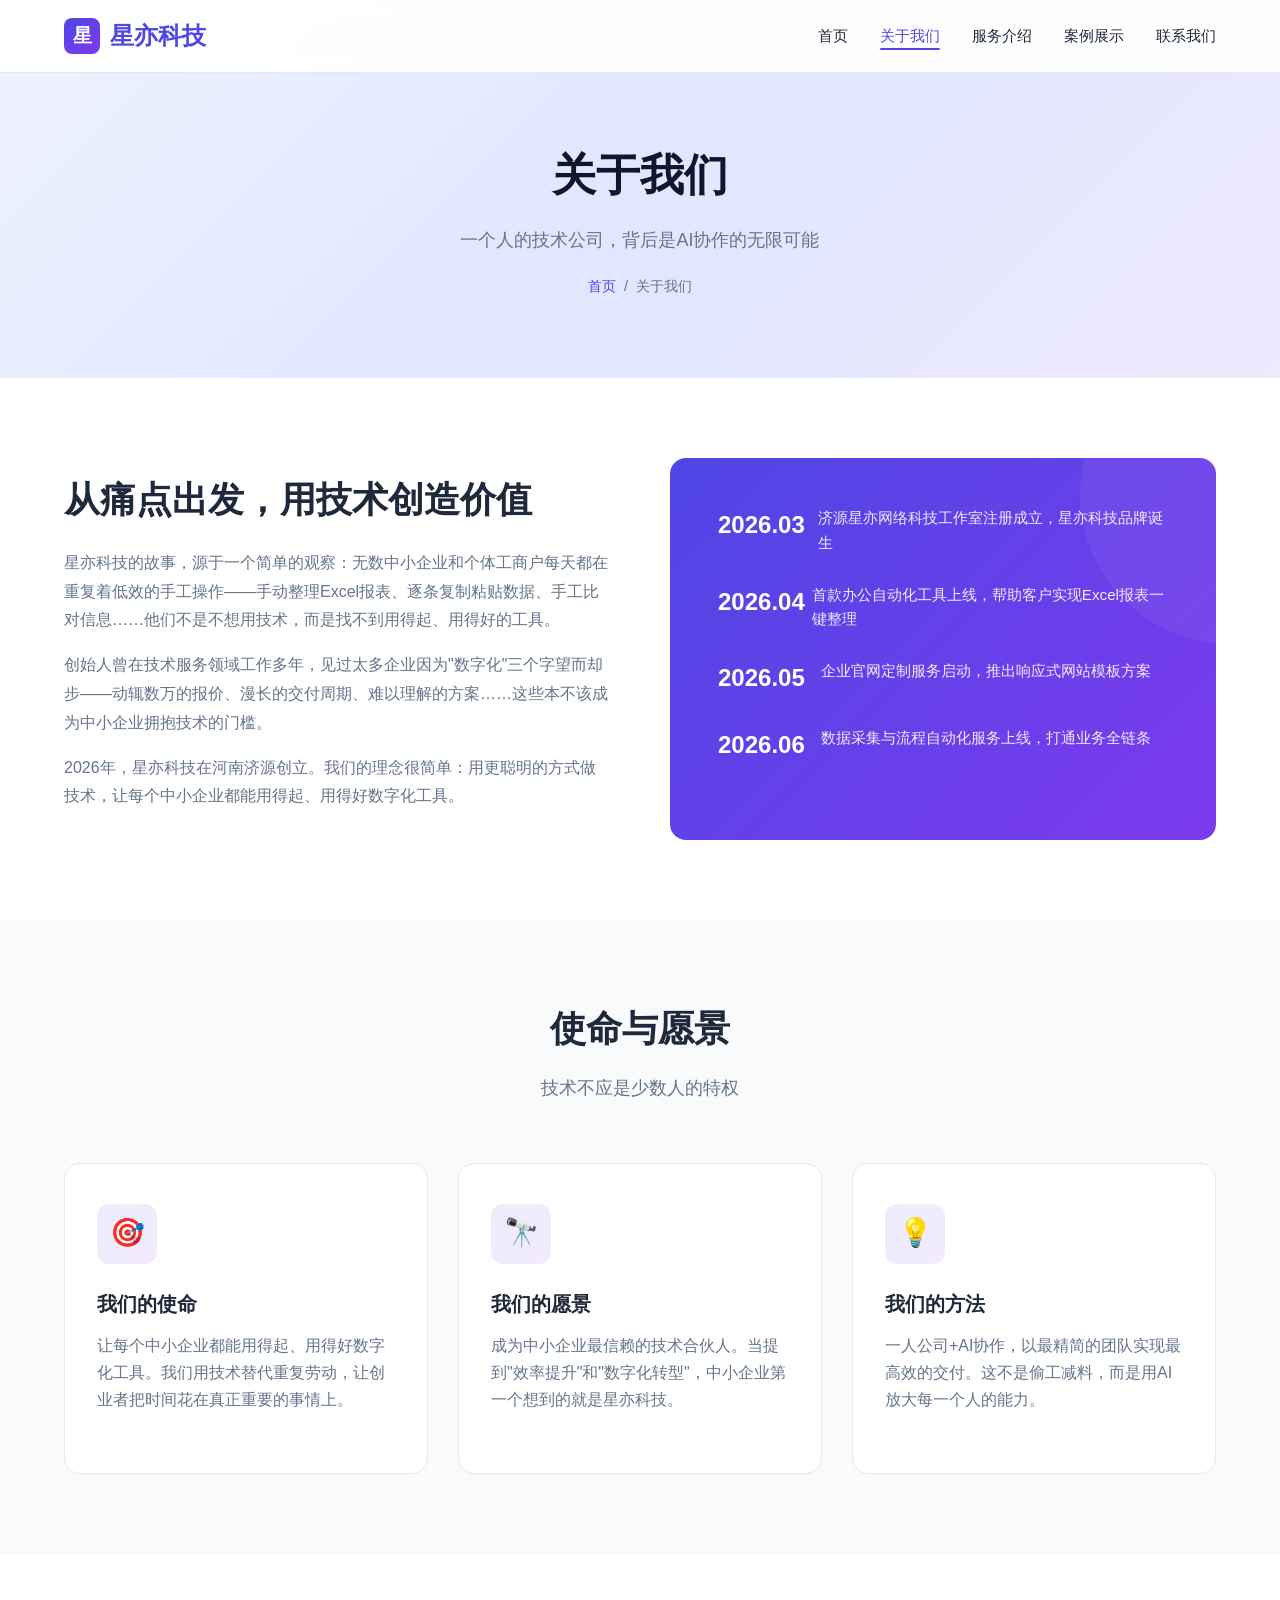
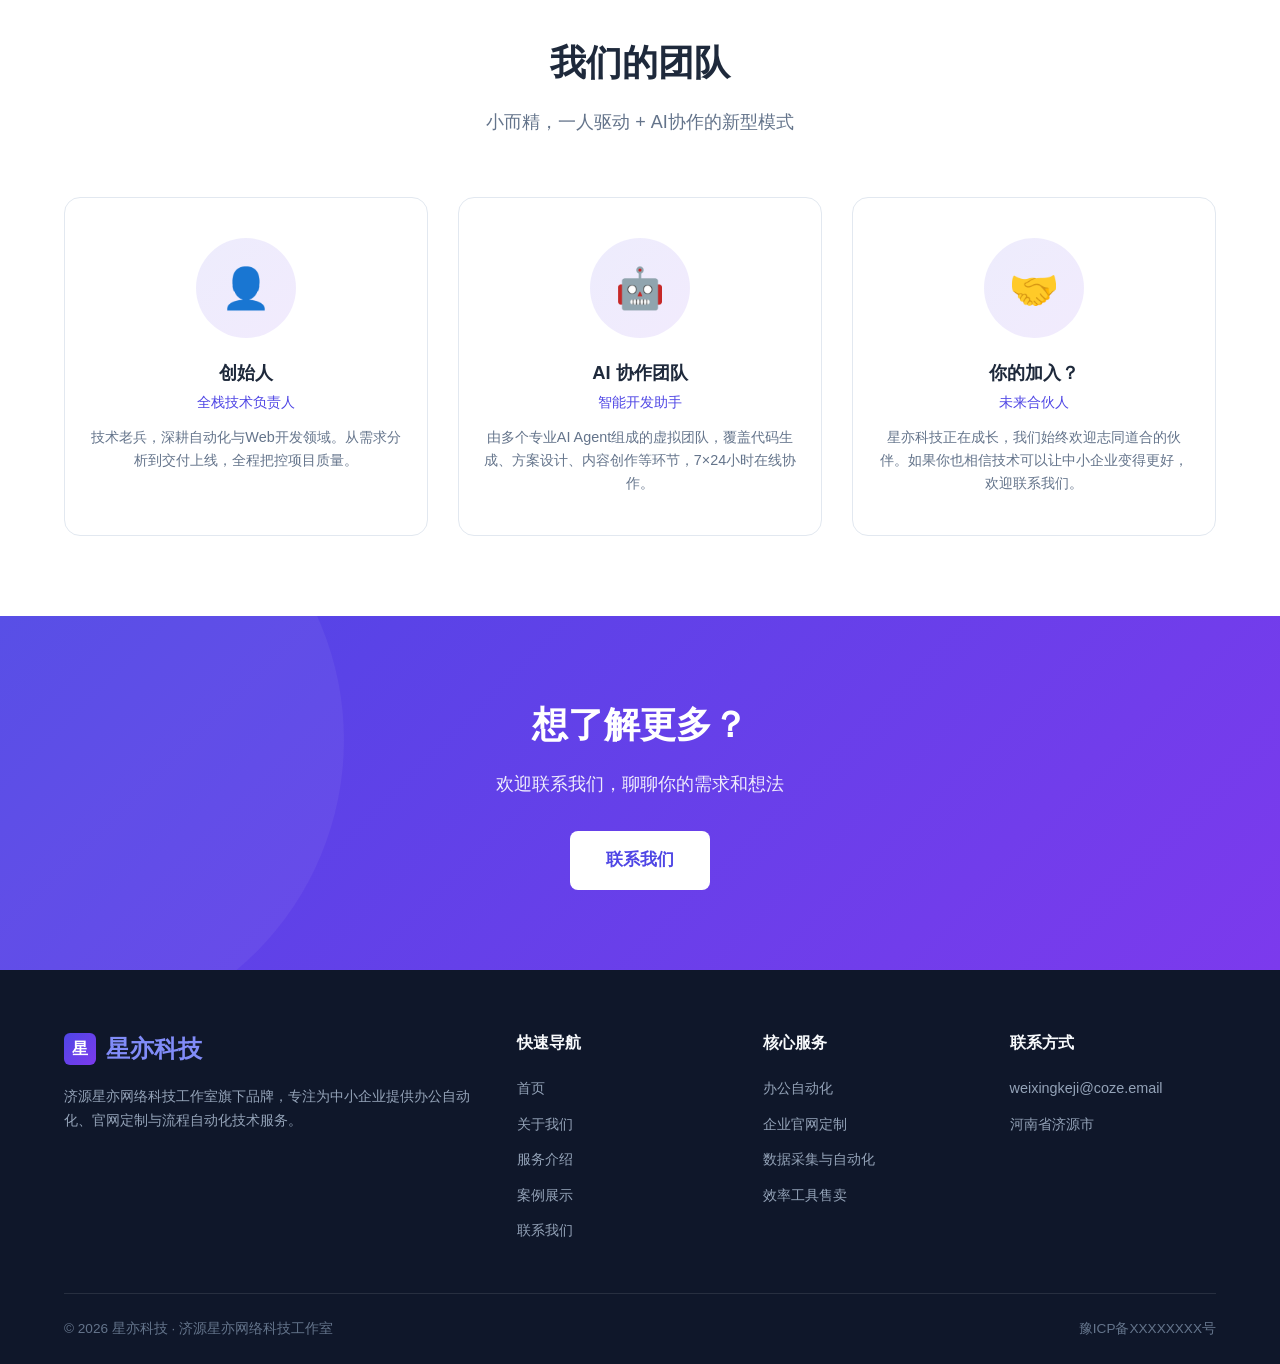
==== about.html @ db4c2292 "Add files via upload" ====
<!DOCTYPE html>
<html lang="zh-CN">
<head>
  <meta charset="UTF-8">
  <meta name="viewport" content="width=device-width, initial-scale=1.0">
  <meta name="description" content="关于星亦科技 - 我们是谁、从哪里来、要到哪里去。一人公司+AI协作的新型技术团队。">
  <title>关于我们 - 星亦科技</title>
  <link rel="icon" type="image/svg+xml" href="images/favicon.svg">
  <link rel="stylesheet" href="css/style.css">
</head>
<body>

  <!-- 导航栏 -->
  <nav class="navbar">
    <div class="container">
      <a href="index.html" class="navbar-brand">
        <div class="logo-icon">星</div>
        星亦科技
      </a>
      <ul class="navbar-nav">
        <li><a href="index.html">首页</a></li>
        <li><a href="about.html" class="active">关于我们</a></li>
        <li><a href="services.html">服务介绍</a></li>
        <li><a href="cases.html">案例展示</a></li>
        <li><a href="contact.html">联系我们</a></li>
      </ul>
      <div class="nav-toggle">
        <span></span>
        <span></span>
        <span></span>
      </div>
    </div>
  </nav>

  <!-- 页面横幅 -->
  <section class="page-banner">
    <div class="container">
      <h1>关于我们</h1>
      <p>一个人的技术公司，背后是AI协作的无限可能</p>
      <div class="breadcrumb">
        <a href="index.html">首页</a>
        <span>/</span>
        <span>关于我们</span>
      </div>
    </div>
  </section>

  <!-- 我们的故事 -->
  <section class="section">
    <div class="container">
      <div class="about-content">
        <div class="about-text">
          <h2>从痛点出发，用技术创造价值</h2>
          <p>星亦科技的故事，源于一个简单的观察：无数中小企业和个体工商户每天都在重复着低效的手工操作——手动整理Excel报表、逐条复制粘贴数据、手工比对信息……他们不是不想用技术，而是找不到用得起、用得好的工具。</p>
          <p>创始人曾在技术服务领域工作多年，见过太多企业因为"数字化"三个字望而却步——动辄数万的报价、漫长的交付周期、难以理解的方案……这些本不该成为中小企业拥抱技术的门槛。</p>
          <p>2026年，星亦科技在河南济源创立。我们的理念很简单：用更聪明的方式做技术，让每个中小企业都能用得起、用得好数字化工具。</p>
        </div>
        <div class="about-visual">
          <div>
            <div class="milestone">
              <div class="milestone-year">2026.03</div>
              <div class="milestone-desc">济源星亦网络科技工作室注册成立，星亦科技品牌诞生</div>
            </div>
            <div class="milestone">
              <div class="milestone-year">2026.04</div>
              <div class="milestone-desc">首款办公自动化工具上线，帮助客户实现Excel报表一键整理</div>
            </div>
            <div class="milestone">
              <div class="milestone-year">2026.05</div>
              <div class="milestone-desc">企业官网定制服务启动，推出响应式网站模板方案</div>
            </div>
            <div class="milestone">
              <div class="milestone-year">2026.06</div>
              <div class="milestone-desc">数据采集与流程自动化服务上线，打通业务全链条</div>
            </div>
          </div>
        </div>
      </div>
    </div>
  </section>

  <!-- 使命愿景 -->
  <section class="section section-alt">
    <div class="container">
      <div class="section-title">
        <h2>使命与愿景</h2>
        <p>技术不应是少数人的特权</p>
      </div>
      <div class="services-grid">
        <div class="service-card">
          <div class="service-icon">🎯</div>
          <h3>我们的使命</h3>
          <p>让每个中小企业都能用得起、用得好数字化工具。我们用技术替代重复劳动，让创业者把时间花在真正重要的事情上。</p>
        </div>
        <div class="service-card">
          <div class="service-icon">🔭</div>
          <h3>我们的愿景</h3>
          <p>成为中小企业最信赖的技术合伙人。当提到"效率提升"和"数字化转型"，中小企业第一个想到的就是星亦科技。</p>
        </div>
        <div class="service-card">
          <div class="service-icon">💡</div>
          <h3>我们的方法</h3>
          <p>一人公司+AI协作，以最精简的团队实现最高效的交付。这不是偷工减料，而是用AI放大每一个人的能力。</p>
        </div>
      </div>
    </div>
  </section>

  <!-- 团队 -->
  <section class="section">
    <div class="container">
      <div class="section-title">
        <h2>我们的团队</h2>
        <p>小而精，一人驱动 + AI协作的新型模式</p>
      </div>
      <div class="team-grid">
        <div class="team-card">
          <div class="team-avatar">👤</div>
          <h3>创始人</h3>
          <div class="role">全栈技术负责人</div>
          <p>技术老兵，深耕自动化与Web开发领域。从需求分析到交付上线，全程把控项目质量。</p>
        </div>
        <div class="team-card">
          <div class="team-avatar">🤖</div>
          <h3>AI 协作团队</h3>
          <div class="role">智能开发助手</div>
          <p>由多个专业AI Agent组成的虚拟团队，覆盖代码生成、方案设计、内容创作等环节，7×24小时在线协作。</p>
        </div>
        <div class="team-card">
          <div class="team-avatar">🤝</div>
          <h3>你的加入？</h3>
          <div class="role">未来合伙人</div>
          <p>星亦科技正在成长，我们始终欢迎志同道合的伙伴。如果你也相信技术可以让中小企业变得更好，欢迎联系我们。</p>
        </div>
      </div>
    </div>
  </section>

  <!-- CTA -->
  <section class="cta">
    <div class="container">
      <h2>想了解更多？</h2>
      <p>欢迎联系我们，聊聊你的需求和想法</p>
      <a href="contact.html" class="btn btn-white btn-lg">联系我们</a>
    </div>
  </section>

  <!-- 页脚 -->
  <footer class="footer">
    <div class="container">
      <div class="footer-grid">
        <div>
          <div class="footer-brand">
            <div class="logo-icon">星</div>
            星亦科技
          </div>
          <p class="footer-desc">济源星亦网络科技工作室旗下品牌，专注为中小企业提供办公自动化、官网定制与流程自动化技术服务。</p>
        </div>
        <div>
          <h4>快速导航</h4>
          <ul class="footer-links">
            <li><a href="index.html">首页</a></li>
            <li><a href="about.html">关于我们</a></li>
            <li><a href="services.html">服务介绍</a></li>
            <li><a href="cases.html">案例展示</a></li>
            <li><a href="contact.html">联系我们</a></li>
          </ul>
        </div>
        <div>
          <h4>核心服务</h4>
          <ul class="footer-links">
            <li><a href="services.html">办公自动化</a></li>
            <li><a href="services.html">企业官网定制</a></li>
            <li><a href="services.html">数据采集与自动化</a></li>
            <li><a href="services.html">效率工具售卖</a></li>
          </ul>
        </div>
        <div>
          <h4>联系方式</h4>
          <ul class="footer-links">
            <li><a href="mailto:weixingkeji@coze.email">weixingkeji@coze.email</a></li>
            <li><a href="contact.html">河南省济源市</a></li>
          </ul>
        </div>
      </div>
      <div class="footer-bottom">
        <p>© 2026 星亦科技 · 济源星亦网络科技工作室</p>
        <p><a href="#">豫ICP备XXXXXXXX号</a></p>
      </div>
    </div>
  </footer>

  <script src="js/main.js"></script>
</body>
</html>
---- css/style.css ----
/* ============================================
   星亦科技 - 企业官网样式表
   主色调：靛蓝 #4F46E5 / 辅助色 #7C3AED
   ============================================ */

/* ---------- 基础重置 ---------- */
*, *::before, *::after {
  margin: 0;
  padding: 0;
  box-sizing: border-box;
}

:root {
  --primary: #4F46E5;
  --primary-dark: #3730A3;
  --primary-light: #818CF8;
  --accent: #7C3AED;
  --bg: #FFFFFF;
  --bg-alt: #F8FAFC;
  --bg-dark: #0F172A;
  --text: #1E293B;
  --text-light: #64748B;
  --text-white: #F8FAFC;
  --border: #E2E8F0;
  --radius: 8px;
  --radius-lg: 16px;
  --shadow: 0 1px 3px rgba(0,0,0,0.1), 0 1px 2px rgba(0,0,0,0.06);
  --shadow-lg: 0 10px 15px -3px rgba(0,0,0,0.1), 0 4px 6px -2px rgba(0,0,0,0.05);
  --shadow-xl: 0 20px 25px -5px rgba(0,0,0,0.1), 0 10px 10px -5px rgba(0,0,0,0.04);
  --transition: all 0.3s ease;
}

html {
  scroll-behavior: smooth;
  font-size: 16px;
}

body {
  font-family: -apple-system, BlinkMacSystemFont, "Segoe UI", Roboto, "Helvetica Neue", Arial, "Noto Sans SC", sans-serif;
  color: var(--text);
  background: var(--bg);
  line-height: 1.6;
  -webkit-font-smoothing: antialiased;
}

a {
  color: var(--primary);
  text-decoration: none;
  transition: var(--transition);
}

a:hover {
  color: var(--primary-dark);
}

img {
  max-width: 100%;
  height: auto;
}

/* ---------- 通用容器 ---------- */
.container {
  max-width: 1200px;
  margin: 0 auto;
  padding: 0 24px;
}

.section {
  padding: 80px 0;
}

.section-alt {
  background: var(--bg-alt);
}

.section-dark {
  background: var(--bg-dark);
  color: var(--text-white);
}

.section-title {
  text-align: center;
  margin-bottom: 60px;
}

.section-title h2 {
  font-size: 2.25rem;
  font-weight: 700;
  margin-bottom: 16px;
  color: var(--text);
}

.section-dark .section-title h2 {
  color: var(--text-white);
}

.section-title p {
  font-size: 1.125rem;
  color: var(--text-light);
  max-width: 600px;
  margin: 0 auto;
}

.section-dark .section-title p {
  color: #94A3B8;
}

/* ---------- 导航栏 ---------- */
.navbar {
  position: fixed;
  top: 0;
  left: 0;
  right: 0;
  z-index: 1000;
  background: rgba(255,255,255,0.95);
  backdrop-filter: blur(10px);
  border-bottom: 1px solid var(--border);
  transition: var(--transition);
}

.navbar .container {
  display: flex;
  align-items: center;
  justify-content: space-between;
  height: 72px;
}

.navbar-brand {
  display: flex;
  align-items: center;
  gap: 10px;
  font-size: 1.5rem;
  font-weight: 700;
  color: var(--primary);
}

.navbar-brand .logo-icon {
  width: 36px;
  height: 36px;
  background: linear-gradient(135deg, var(--primary), var(--accent));
  border-radius: 8px;
  display: flex;
  align-items: center;
  justify-content: center;
  color: white;
  font-size: 1.2rem;
  font-weight: 800;
}

.navbar-nav {
  display: flex;
  list-style: none;
  gap: 32px;
  align-items: center;
}

.navbar-nav a {
  color: var(--text);
  font-weight: 500;
  font-size: 0.95rem;
  position: relative;
  padding: 4px 0;
}

.navbar-nav a:hover,
.navbar-nav a.active {
  color: var(--primary);
}

.navbar-nav a.active::after {
  content: '';
  position: absolute;
  bottom: -2px;
  left: 0;
  right: 0;
  height: 2px;
  background: var(--primary);
  border-radius: 1px;
}

.nav-toggle {
  display: none;
  flex-direction: column;
  gap: 5px;
  cursor: pointer;
  padding: 4px;
}

.nav-toggle span {
  display: block;
  width: 24px;
  height: 2px;
  background: var(--text);
  border-radius: 1px;
  transition: var(--transition);
}

/* ---------- 按钮 ---------- */
.btn {
  display: inline-flex;
  align-items: center;
  gap: 8px;
  padding: 12px 28px;
  border-radius: var(--radius);
  font-size: 0.95rem;
  font-weight: 600;
  cursor: pointer;
  border: none;
  transition: var(--transition);
  text-align: center;
  justify-content: center;
}

.btn-primary {
  background: linear-gradient(135deg, var(--primary), var(--accent));
  color: white;
  box-shadow: 0 4px 14px rgba(79,70,229,0.4);
}

.btn-primary:hover {
  transform: translateY(-2px);
  box-shadow: 0 6px 20px rgba(79,70,229,0.5);
  color: white;
}

.btn-outline {
  background: transparent;
  color: var(--primary);
  border: 2px solid var(--primary);
}

.btn-outline:hover {
  background: var(--primary);
  color: white;
}

.btn-white {
  background: white;
  color: var(--primary);
}

.btn-white:hover {
  transform: translateY(-2px);
  box-shadow: var(--shadow-lg);
  color: var(--primary);
}

.btn-lg {
  padding: 16px 36px;
  font-size: 1.05rem;
}

/* ---------- Hero 区域 ---------- */
.hero {
  min-height: 100vh;
  display: flex;
  align-items: center;
  position: relative;
  overflow: hidden;
  padding-top: 72px;
  background: linear-gradient(135deg, #EEF2FF 0%, #E0E7FF 50%, #EDE9FE 100%);
}

.hero::before {
  content: '';
  position: absolute;
  top: -50%;
  right: -20%;
  width: 800px;
  height: 800px;
  background: radial-gradient(circle, rgba(79,70,229,0.08) 0%, transparent 70%);
  border-radius: 50%;
}

.hero::after {
  content: '';
  position: absolute;
  bottom: -30%;
  left: -10%;
  width: 600px;
  height: 600px;
  background: radial-gradient(circle, rgba(124,58,237,0.06) 0%, transparent 70%);
  border-radius: 50%;
}

.hero .container {
  display: grid;
  grid-template-columns: 1fr 1fr;
  gap: 60px;
  align-items: center;
  position: relative;
  z-index: 1;
}

.hero-content h1 {
  font-size: 3.5rem;
  font-weight: 800;
  line-height: 1.2;
  margin-bottom: 24px;
  color: var(--bg-dark);
}

.hero-content h1 .highlight {
  background: linear-gradient(135deg, var(--primary), var(--accent));
  -webkit-background-clip: text;
  -webkit-text-fill-color: transparent;
  background-clip: text;
}

.hero-content p {
  font-size: 1.25rem;
  color: var(--text-light);
  margin-bottom: 40px;
  line-height: 1.8;
}

.hero-buttons {
  display: flex;
  gap: 16px;
  flex-wrap: wrap;
}

.hero-visual {
  display: flex;
  align-items: center;
  justify-content: center;
}

.hero-graphic {
  width: 100%;
  max-width: 500px;
  aspect-ratio: 1;
  background: linear-gradient(135deg, var(--primary), var(--accent));
  border-radius: 24px;
  display: flex;
  flex-direction: column;
  align-items: center;
  justify-content: center;
  color: white;
  padding: 40px;
  box-shadow: var(--shadow-xl);
  position: relative;
  overflow: hidden;
}

.hero-graphic::before {
  content: '';
  position: absolute;
  top: -50%;
  right: -50%;
  width: 100%;
  height: 100%;
  background: rgba(255,255,255,0.1);
  border-radius: 50%;
}

.hero-graphic .code-lines {
  width: 100%;
  max-width: 300px;
  position: relative;
  z-index: 1;
}

.hero-graphic .code-line {
  height: 12px;
  border-radius: 6px;
  margin-bottom: 10px;
  background: rgba(255,255,255,0.2);
}

.hero-graphic .code-line:nth-child(1) { width: 60%; }
.hero-graphic .code-line:nth-child(2) { width: 80%; }
.hero-graphic .code-line:nth-child(3) { width: 45%; }
.hero-graphic .code-line:nth-child(4) { width: 70%; }
.hero-graphic .code-line:nth-child(5) { width: 55%; }
.hero-graphic .code-line:nth-child(6) { width: 90%; }
.hero-graphic .code-line:nth-child(7) { width: 40%; }

.hero-graphic .code-line.accent {
  background: rgba(255,255,255,0.4);
}

/* ---------- 数字指标 ---------- */
.stats {
  padding: 60px 0;
  background: var(--bg-dark);
}

.stats .container {
  display: grid;
  grid-template-columns: repeat(4, 1fr);
  gap: 40px;
  text-align: center;
}

.stat-item h3 {
  font-size: 2.5rem;
  font-weight: 800;
  color: var(--primary-light);
  margin-bottom: 8px;
}

.stat-item p {
  color: #94A3B8;
  font-size: 0.95rem;
}

/* ---------- 服务卡片 ---------- */
.services-grid {
  display: grid;
  grid-template-columns: repeat(auto-fit, minmax(280px, 1fr));
  gap: 30px;
}

.service-card {
  background: var(--bg);
  border: 1px solid var(--border);
  border-radius: var(--radius-lg);
  padding: 40px 32px;
  transition: var(--transition);
  position: relative;
  overflow: hidden;
}

.service-card::before {
  content: '';
  position: absolute;
  top: 0;
  left: 0;
  right: 0;
  height: 4px;
  background: linear-gradient(135deg, var(--primary), var(--accent));
  transform: scaleX(0);
  transition: transform 0.3s ease;
}

.service-card:hover {
  transform: translateY(-4px);
  box-shadow: var(--shadow-xl);
  border-color: var(--primary-light);
}

.service-card:hover::before {
  transform: scaleX(1);
}

.service-icon {
  width: 60px;
  height: 60px;
  border-radius: 12px;
  background: linear-gradient(135deg, rgba(79,70,229,0.1), rgba(124,58,237,0.1));
  display: flex;
  align-items: center;
  justify-content: center;
  font-size: 1.75rem;
  margin-bottom: 24px;
}

.service-card h3 {
  font-size: 1.25rem;
  font-weight: 700;
  margin-bottom: 12px;
  color: var(--text);
}

.service-card p {
  color: var(--text-light);
  line-height: 1.7;
  margin-bottom: 20px;
}

.service-card .learn-more {
  font-weight: 600;
  font-size: 0.9rem;
  display: inline-flex;
  align-items: center;
  gap: 6px;
}

.service-card .learn-more::after {
  content: '→';
  transition: transform 0.2s;
}

.service-card:hover .learn-more::after {
  transform: translateX(4px);
}

/* ---------- 案例展示 ---------- */
.cases-grid {
  display: grid;
  grid-template-columns: repeat(auto-fit, minmax(340px, 1fr));
  gap: 30px;
}

.case-card {
  background: var(--bg);
  border: 1px solid var(--border);
  border-radius: var(--radius-lg);
  overflow: hidden;
  transition: var(--transition);
}

.case-card:hover {
  transform: translateY(-4px);
  box-shadow: var(--shadow-xl);
}

.case-image {
  height: 220px;
  background: linear-gradient(135deg, #E0E7FF, #EDE9FE);
  display: flex;
  align-items: center;
  justify-content: center;
  font-size: 3rem;
  position: relative;
  overflow: hidden;
}

.case-image::after {
  content: '';
  position: absolute;
  inset: 0;
  background: linear-gradient(to bottom, transparent 60%, rgba(15,23,42,0.03));
}

.case-body {
  padding: 28px;
}

.case-tag {
  display: inline-block;
  padding: 4px 12px;
  border-radius: 20px;
  font-size: 0.8rem;
  font-weight: 600;
  background: rgba(79,70,229,0.1);
  color: var(--primary);
  margin-bottom: 12px;
}

.case-body h3 {
  font-size: 1.2rem;
  font-weight: 700;
  margin-bottom: 8px;
}

.case-body p {
  color: var(--text-light);
  font-size: 0.95rem;
  line-height: 1.7;
}

/* ---------- 关于我们 ---------- */
.about-content {
  display: grid;
  grid-template-columns: 1fr 1fr;
  gap: 60px;
  align-items: center;
}

.about-text h2 {
  font-size: 2.25rem;
  font-weight: 700;
  margin-bottom: 20px;
}

.about-text p {
  color: var(--text-light);
  line-height: 1.8;
  margin-bottom: 16px;
}

.about-visual {
  background: linear-gradient(135deg, var(--primary), var(--accent));
  border-radius: var(--radius-lg);
  padding: 48px;
  color: white;
  position: relative;
  overflow: hidden;
}

.about-visual::before {
  content: '';
  position: absolute;
  top: -30%;
  right: -30%;
  width: 300px;
  height: 300px;
  background: rgba(255,255,255,0.05);
  border-radius: 50%;
}

.about-visual .milestone {
  display: flex;
  gap: 16px;
  margin-bottom: 28px;
  position: relative;
  z-index: 1;
}

.about-visual .milestone-year {
  font-size: 1.5rem;
  font-weight: 800;
  white-space: nowrap;
  min-width: 60px;
}

.about-visual .milestone-desc {
  font-size: 0.95rem;
  opacity: 0.9;
  line-height: 1.6;
}

/* ---------- 团队 ---------- */
.team-grid {
  display: grid;
  grid-template-columns: repeat(auto-fit, minmax(260px, 1fr));
  gap: 30px;
}

.team-card {
  text-align: center;
  padding: 40px 24px;
  background: var(--bg);
  border: 1px solid var(--border);
  border-radius: var(--radius-lg);
  transition: var(--transition);
}

.team-card:hover {
  transform: translateY(-4px);
  box-shadow: var(--shadow-lg);
}

.team-avatar {
  width: 100px;
  height: 100px;
  border-radius: 50%;
  margin: 0 auto 20px;
  display: flex;
  align-items: center;
  justify-content: center;
  font-size: 2.5rem;
  background: linear-gradient(135deg, rgba(79,70,229,0.1), rgba(124,58,237,0.1));
}

.team-card h3 {
  font-size: 1.15rem;
  font-weight: 700;
  margin-bottom: 4px;
}

.team-card .role {
  color: var(--primary);
  font-size: 0.9rem;
  font-weight: 500;
  margin-bottom: 12px;
}

.team-card p {
  color: var(--text-light);
  font-size: 0.9rem;
  line-height: 1.6;
}

/* ---------- 联系页面 ---------- */
.contact-grid {
  display: grid;
  grid-template-columns: 1fr 1fr;
  gap: 60px;
}

.contact-info {
  padding: 48px;
  background: linear-gradient(135deg, var(--primary), var(--accent));
  border-radius: var(--radius-lg);
  color: white;
}

.contact-info h3 {
  font-size: 1.5rem;
  margin-bottom: 24px;
}

.contact-item {
  display: flex;
  gap: 16px;
  margin-bottom: 24px;
  align-items: flex-start;
}

.contact-item .icon {
  width: 44px;
  height: 44px;
  border-radius: 10px;
  background: rgba(255,255,255,0.15);
  display: flex;
  align-items: center;
  justify-content: center;
  font-size: 1.2rem;
  flex-shrink: 0;
}

.contact-item .label {
  font-size: 0.85rem;
  opacity: 0.8;
  margin-bottom: 2px;
}

.contact-item .value {
  font-weight: 600;
}

.contact-form {
  padding: 48px;
  background: var(--bg);
  border: 1px solid var(--border);
  border-radius: var(--radius-lg);
}

.contact-form h3 {
  font-size: 1.5rem;
  margin-bottom: 24px;
}

.form-group {
  margin-bottom: 20px;
}

.form-group label {
  display: block;
  font-weight: 600;
  margin-bottom: 8px;
  font-size: 0.9rem;
}

.form-group input,
.form-group textarea,
.form-group select {
  width: 100%;
  padding: 12px 16px;
  border: 1px solid var(--border);
  border-radius: var(--radius);
  font-size: 0.95rem;
  font-family: inherit;
  transition: var(--transition);
  background: var(--bg);
}

.form-group input:focus,
.form-group textarea:focus,
.form-group select:focus {
  outline: none;
  border-color: var(--primary);
  box-shadow: 0 0 0 3px rgba(79,70,229,0.1);
}

.form-group textarea {
  resize: vertical;
  min-height: 120px;
}

/* ---------- CTA 区域 ---------- */
.cta {
  padding: 80px 0;
  background: linear-gradient(135deg, var(--primary), var(--accent));
  text-align: center;
  color: white;
  position: relative;
  overflow: hidden;
}

.cta::before {
  content: '';
  position: absolute;
  top: -50%;
  left: -20%;
  width: 600px;
  height: 600px;
  background: rgba(255,255,255,0.05);
  border-radius: 50%;
}

.cta h2 {
  font-size: 2.25rem;
  font-weight: 700;
  margin-bottom: 16px;
}

.cta p {
  font-size: 1.125rem;
  opacity: 0.9;
  margin-bottom: 32px;
  max-width: 600px;
  margin-left: auto;
  margin-right: auto;
}

/* ---------- 页脚 ---------- */
.footer {
  background: var(--bg-dark);
  color: var(--text-white);
  padding: 60px 0 0;
}

.footer-grid {
  display: grid;
  grid-template-columns: 2fr 1fr 1fr 1fr;
  gap: 40px;
  padding-bottom: 40px;
  border-bottom: 1px solid rgba(255,255,255,0.1);
}

.footer-brand {
  margin-bottom: 16px;
  font-size: 1.5rem;
  font-weight: 700;
  color: var(--primary-light);
  display: flex;
  align-items: center;
  gap: 10px;
}

.footer-brand .logo-icon {
  width: 32px;
  height: 32px;
  background: linear-gradient(135deg, var(--primary), var(--accent));
  border-radius: 6px;
  display: flex;
  align-items: center;
  justify-content: center;
  color: white;
  font-size: 1rem;
  font-weight: 800;
}

.footer-desc {
  color: #94A3B8;
  line-height: 1.7;
  font-size: 0.9rem;
  margin-bottom: 20px;
}

.footer h4 {
  font-size: 1rem;
  font-weight: 600;
  margin-bottom: 20px;
  color: var(--text-white);
}

.footer-links {
  list-style: none;
}

.footer-links li {
  margin-bottom: 10px;
}

.footer-links a {
  color: #94A3B8;
  font-size: 0.9rem;
  transition: var(--transition);
}

.footer-links a:hover {
  color: var(--primary-light);
}

.footer-bottom {
  padding: 24px 0;
  display: flex;
  justify-content: space-between;
  align-items: center;
  flex-wrap: wrap;
  gap: 12px;
}

.footer-bottom p {
  color: #64748B;
  font-size: 0.85rem;
}

.footer-bottom a {
  color: #64748B;
  font-size: 0.85rem;
}

.footer-bottom a:hover {
  color: var(--primary-light);
}

/* ---------- 页面顶部横幅 ---------- */
.page-banner {
  padding: 140px 0 80px;
  background: linear-gradient(135deg, #EEF2FF 0%, #E0E7FF 50%, #EDE9FE 100%);
  text-align: center;
}

.page-banner h1 {
  font-size: 2.75rem;
  font-weight: 800;
  margin-bottom: 16px;
  color: var(--bg-dark);
}

.page-banner p {
  font-size: 1.125rem;
  color: var(--text-light);
  max-width: 600px;
  margin: 0 auto;
}

.breadcrumb {
  display: flex;
  justify-content: center;
  gap: 8px;
  margin-top: 20px;
  font-size: 0.9rem;
  color: var(--text-light);
}

.breadcrumb a {
  color: var(--primary);
}

.breadcrumb span {
  color: var(--text-light);
}

/* ---------- 特色列表 ---------- */
.feature-list {
  list-style: none;
  padding: 0;
}

.feature-list li {
  display: flex;
  align-items: flex-start;
  gap: 12px;
  margin-bottom: 16px;
  color: var(--text-light);
  line-height: 1.6;
}

.feature-list .check {
  color: var(--primary);
  font-weight: 700;
  flex-shrink: 0;
  margin-top: 2px;
}

/* ---------- 服务详情 ---------- */
.service-detail {
  display: grid;
  grid-template-columns: 1fr 1fr;
  gap: 60px;
  align-items: center;
  padding: 60px 0;
  border-bottom: 1px solid var(--border);
}

.service-detail:last-child {
  border-bottom: none;
}

.service-detail:nth-child(even) .service-detail-visual {
  order: -1;
}

.service-detail-visual {
  background: linear-gradient(135deg, #EEF2FF, #EDE9FE);
  border-radius: var(--radius-lg);
  padding: 48px;
  display: flex;
  align-items: center;
  justify-content: center;
  min-height: 320px;
  font-size: 4rem;
}

.service-detail-content h3 {
  font-size: 1.75rem;
  font-weight: 700;
  margin-bottom: 16px;
}

.service-detail-content p {
  color: var(--text-light);
  line-height: 1.8;
  margin-bottom: 24px;
}

/* ---------- 响应式 ---------- */
@media (max-width: 1024px) {
  .hero .container {
    grid-template-columns: 1fr;
    text-align: center;
  }

  .hero-content h1 {
    font-size: 2.75rem;
  }

  .hero-buttons {
    justify-content: center;
  }

  .hero-visual {
    display: none;
  }

  .stats .container {
    grid-template-columns: repeat(2, 1fr);
  }

  .about-content {
    grid-template-columns: 1fr;
  }

  .contact-grid {
    grid-template-columns: 1fr;
  }

  .footer-grid {
    grid-template-columns: 1fr 1fr;
  }

  .service-detail {
    grid-template-columns: 1fr;
  }

  .service-detail:nth-child(even) .service-detail-visual {
    order: 0;
  }
}

@media (max-width: 768px) {
  .navbar-nav {
    display: none;
    position: absolute;
    top: 72px;
    left: 0;
    right: 0;
    background: white;
    flex-direction: column;
    padding: 24px;
    gap: 16px;
    border-bottom: 1px solid var(--border);
    box-shadow: var(--shadow-lg);
  }

  .navbar-nav.active {
    display: flex;
  }

  .nav-toggle {
    display: flex;
  }

  .hero-content h1 {
    font-size: 2.25rem;
  }

  .hero-content p {
    font-size: 1.05rem;
  }

  .section {
    padding: 60px 0;
  }

  .section-title h2 {
    font-size: 1.75rem;
  }

  .page-banner {
    padding: 120px 0 60px;
  }

  .page-banner h1 {
    font-size: 2rem;
  }

  .stats .container {
    grid-template-columns: 1fr 1fr;
    gap: 24px;
  }

  .stat-item h3 {
    font-size: 2rem;
  }

  .footer-grid {
    grid-template-columns: 1fr;
    gap: 30px;
  }

  .footer-bottom {
    flex-direction: column;
    text-align: center;
  }

  .cases-grid {
    grid-template-columns: 1fr;
  }

  .team-grid {
    grid-template-columns: 1fr;
  }
}

@media (max-width: 480px) {
  .hero-content h1 {
    font-size: 1.875rem;
  }

  .hero-buttons {
    flex-direction: column;
    width: 100%;
  }

  .hero-buttons .btn {
    width: 100%;
  }

  .stats .container {
    grid-template-columns: 1fr;
  }

  .services-grid {
    grid-template-columns: 1fr;
  }
}

/* ---------- 动画 ---------- */
@keyframes fadeInUp {
  from {
    opacity: 0;
    transform: translateY(30px);
  }
  to {
    opacity: 1;
    transform: translateY(0);
  }
}

.animate-in {
  animation: fadeInUp 0.6s ease forwards;
}

.animate-delay-1 { animation-delay: 0.1s; }
.animate-delay-2 { animation-delay: 0.2s; }
.animate-delay-3 { animation-delay: 0.3s; }
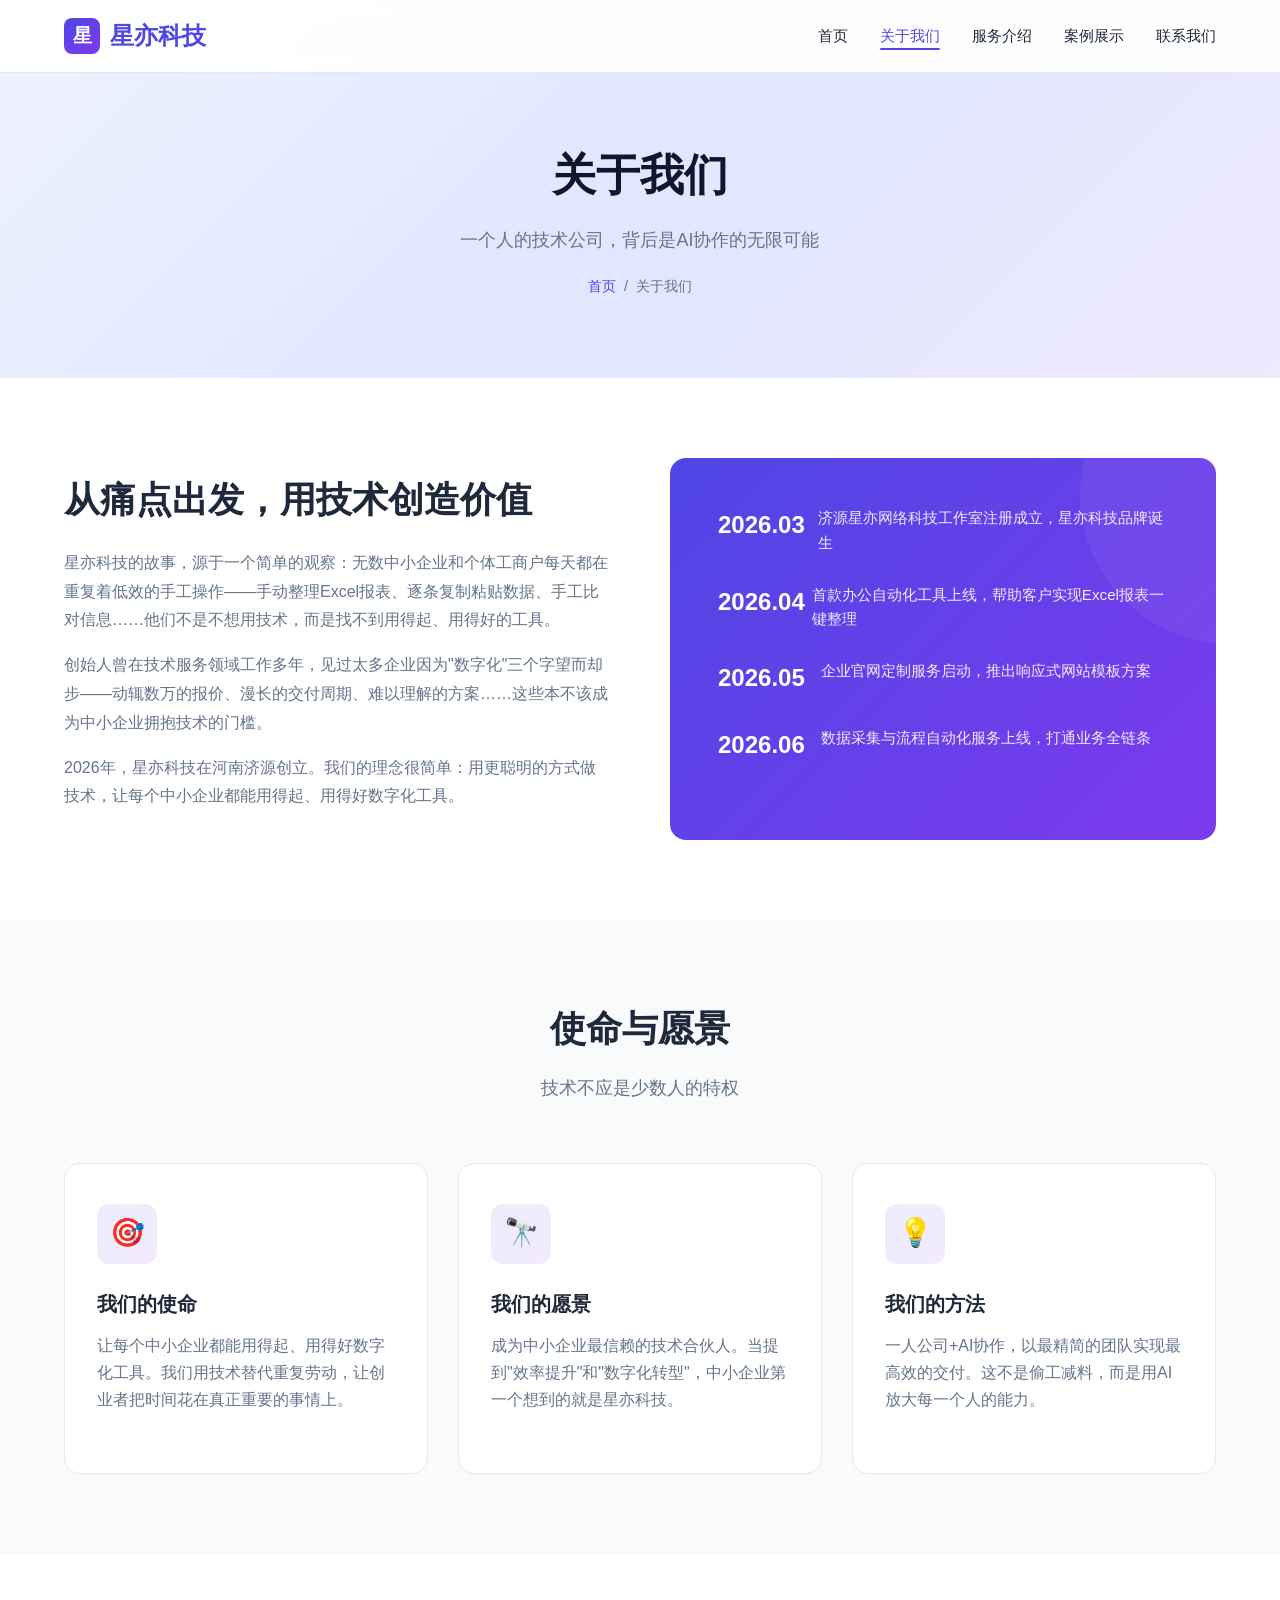
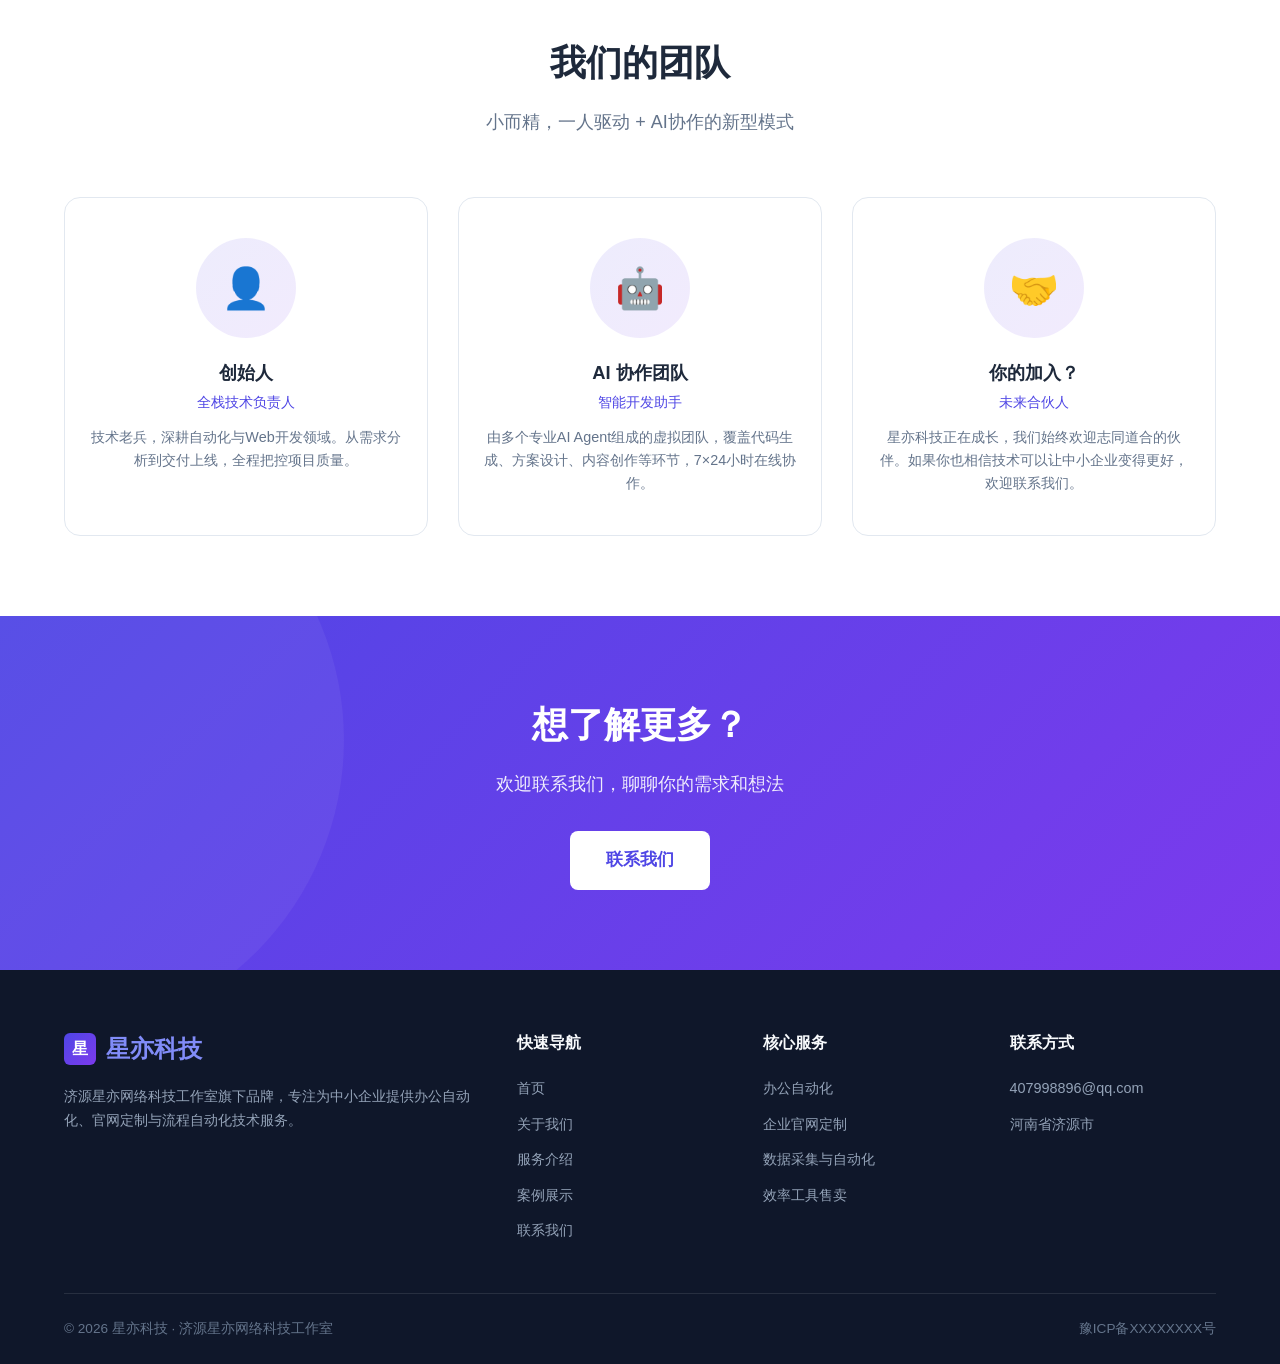
==== commit 2c293dfc: "Update email to 407998896@qq.com" ====
--- a/about.html
+++ b/about.html
@@ -178,7 +178,7 @@
         <div>
           <h4>联系方式</h4>
           <ul class="footer-links">
-            <li><a href="mailto:weixingkeji@coze.email">weixingkeji@coze.email</a></li>
+            <li><a href="mailto:407998896@qq.com">407998896@qq.com</a></li>
             <li><a href="contact.html">河南省济源市</a></li>
           </ul>
         </div>
